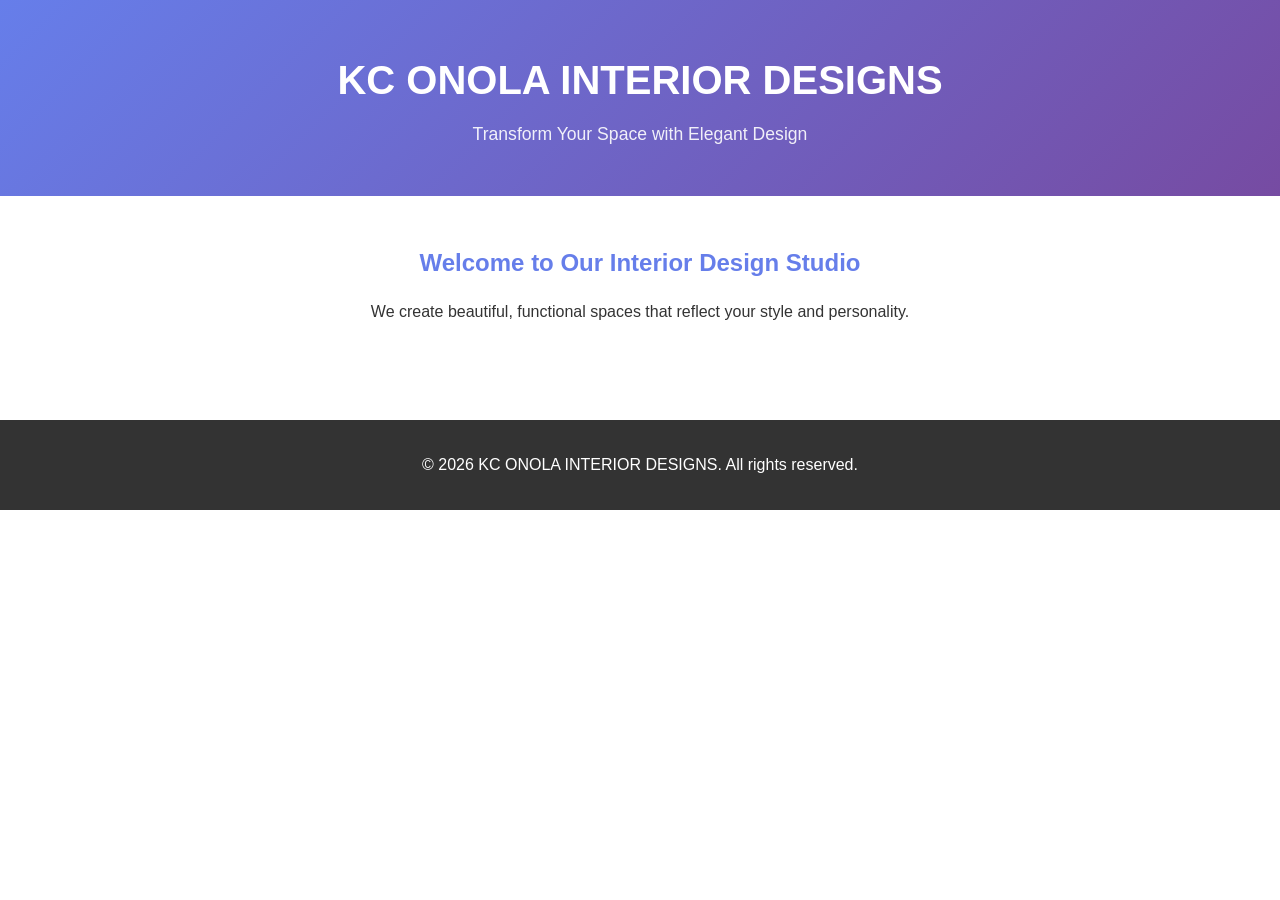
==== index.html @ 0406597f "Add index.html for GitHub Pages hosting" ====
<!DOCTYPE html>
<html lang="en">
<head>
    <meta charset="UTF-8">
    <meta name="viewport" content="width=device-width, initial-scale=1.0">
    <title>KC ONOLA INTERIOR DESIGNS</title>
    <style>
        * {
            margin: 0;
            padding: 0;
            box-sizing: border-box;
        }
        
        body {
            font-family: 'Segoe UI', Tahoma, Geneva, Verdana, sans-serif;
            line-height: 1.6;
            color: #333;
        }
        
        header {
            background: linear-gradient(135deg, #667eea 0%, #764ba2 100%);
            color: white;
            padding: 3rem 0;
            text-align: center;
        }
        
        header h1 {
            font-size: 2.5rem;
            margin-bottom: 0.5rem;
        }
        
        header p {
            font-size: 1.1rem;
            opacity: 0.9;
        }
        
        .container {
            max-width: 1200px;
            margin: 0 auto;
            padding: 0 20px;
        }
        
        .content {
            padding: 3rem 0;
            text-align: center;
        }
        
        .content h2 {
            color: #667eea;
            margin-bottom: 1rem;
        }
        
        footer {
            background: #333;
            color: white;
            text-align: center;
            padding: 2rem 0;
            margin-top: 3rem;
        }
    </style>
</head>
<body>
    <header>
        <div class="container">
            <h1>KC ONOLA INTERIOR DESIGNS</h1>
            <p>Transform Your Space with Elegant Design</p>
        </div>
    </header>
    
    <div class="container">
        <div class="content">
            <h2>Welcome to Our Interior Design Studio</h2>
            <p>We create beautiful, functional spaces that reflect your style and personality.</p>
        </div>
    </div>
    
    <footer>
        <div class="container">
            <p>&copy; 2026 KC ONOLA INTERIOR DESIGNS. All rights reserved.</p>
        </div>
    </footer>
</body>
</html>
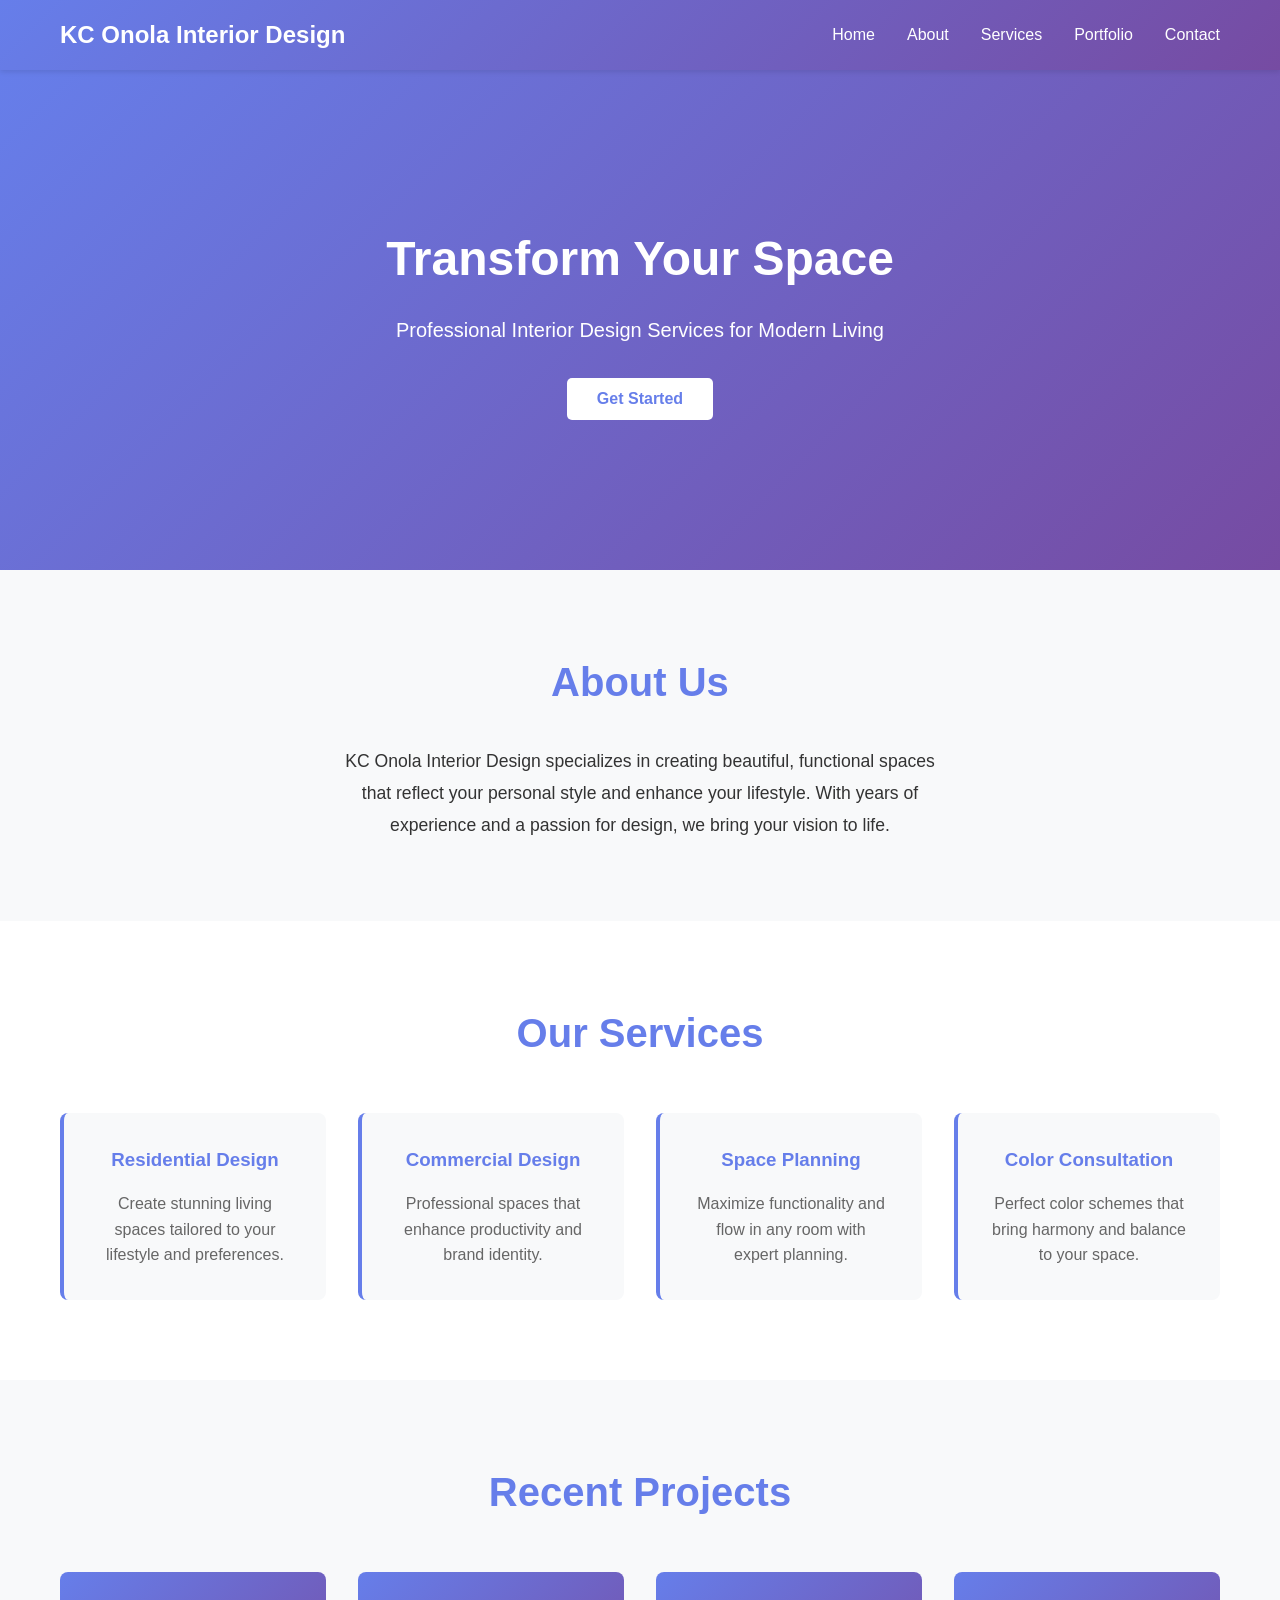
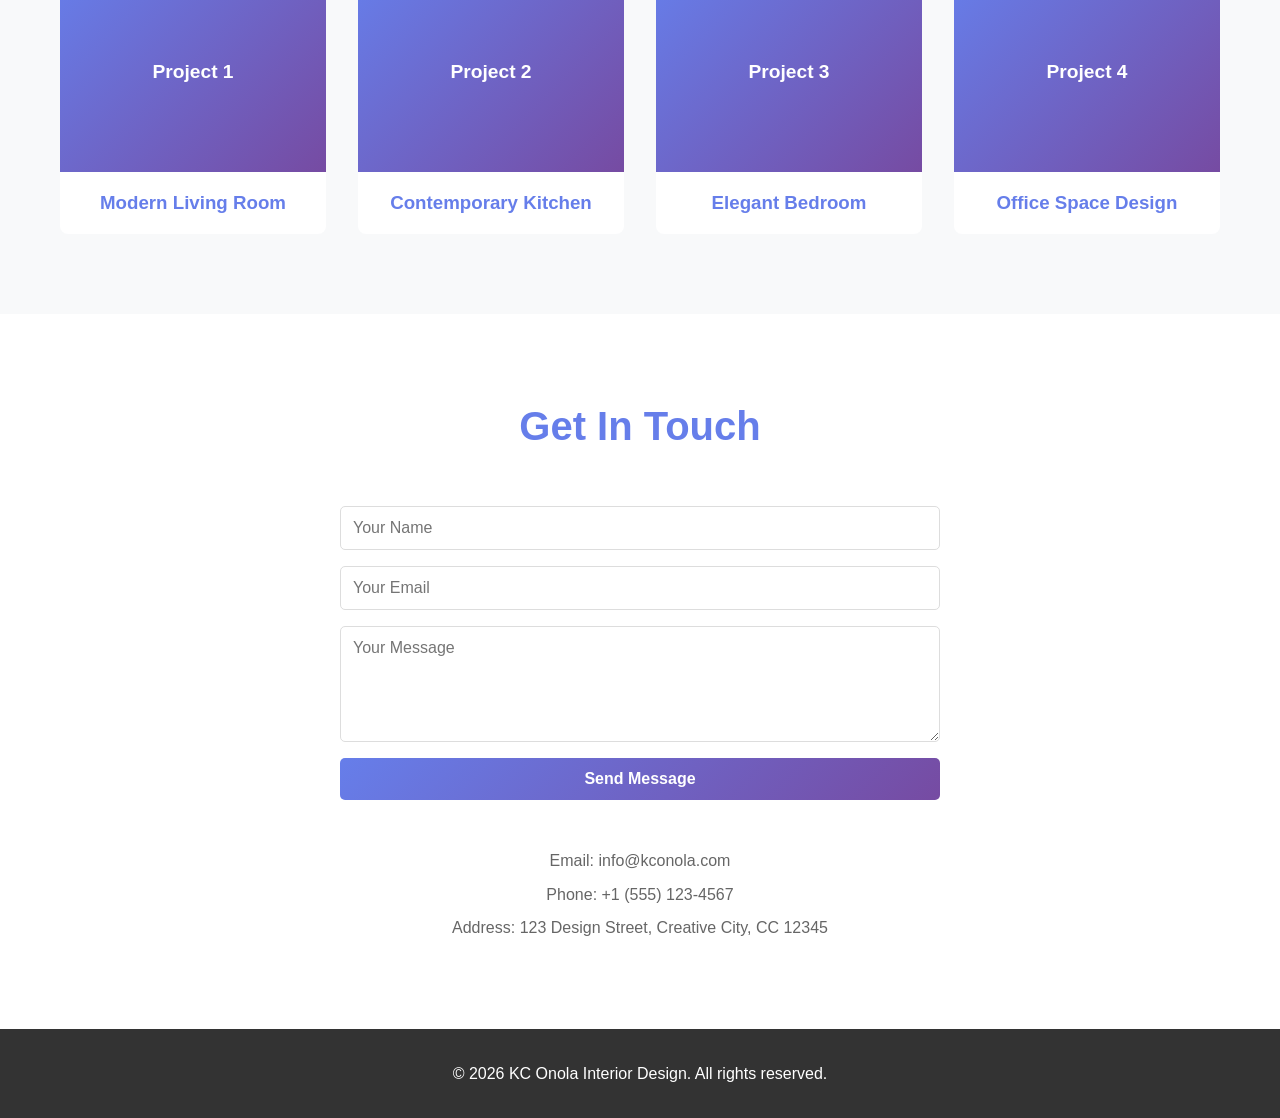
==== commit 40022d83: "Initial website setup with HTML, CSS, and JavaScript" ====
--- a/index.html
+++ b/index.html
@@ -3,81 +3,121 @@
 <head>
     <meta charset="UTF-8">
     <meta name="viewport" content="width=device-width, initial-scale=1.0">
-    <title>KC ONOLA INTERIOR DESIGNS</title>
-    <style>
-        * {
-            margin: 0;
-            padding: 0;
-            box-sizing: border-box;
-        }
-        
-        body {
-            font-family: 'Segoe UI', Tahoma, Geneva, Verdana, sans-serif;
-            line-height: 1.6;
-            color: #333;
-        }
-        
-        header {
-            background: linear-gradient(135deg, #667eea 0%, #764ba2 100%);
-            color: white;
-            padding: 3rem 0;
-            text-align: center;
-        }
-        
-        header h1 {
-            font-size: 2.5rem;
-            margin-bottom: 0.5rem;
-        }
-        
-        header p {
-            font-size: 1.1rem;
-            opacity: 0.9;
-        }
-        
-        .container {
-            max-width: 1200px;
-            margin: 0 auto;
-            padding: 0 20px;
-        }
-        
-        .content {
-            padding: 3rem 0;
-            text-align: center;
-        }
-        
-        .content h2 {
-            color: #667eea;
-            margin-bottom: 1rem;
-        }
-        
-        footer {
-            background: #333;
-            color: white;
-            text-align: center;
-            padding: 2rem 0;
-            margin-top: 3rem;
-        }
-    </style>
+    <title>KC Onola Interior Design - Professional Design Services</title>
+    <link rel="stylesheet" href="style.css">
 </head>
 <body>
-    <header>
+    <!-- Navigation -->
+    <nav class="navbar">
         <div class="container">
-            <h1>KC ONOLA INTERIOR DESIGNS</h1>
-            <p>Transform Your Space with Elegant Design</p>
+            <div class="nav-brand">KC Onola Interior Design</div>
+            <ul class="nav-menu">
+                <li><a href="#home">Home</a></li>
+                <li><a href="#about">About</a></li>
+                <li><a href="#services">Services</a></li>
+                <li><a href="#portfolio">Portfolio</a></li>
+                <li><a href="#contact">Contact</a></li>
+            </ul>
+            <div class="hamburger">
+                <span></span>
+                <span></span>
+                <span></span>
+            </div>
         </div>
-    </header>
-    
-    <div class="container">
-        <div class="content">
-            <h2>Welcome to Our Interior Design Studio</h2>
-            <p>We create beautiful, functional spaces that reflect your style and personality.</p>
+    </nav>
+
+    <!-- Hero Section -->
+    <section id="home" class="hero">
+        <div class="hero-content">
+            <h1>Transform Your Space</h1>
+            <p>Professional Interior Design Services for Modern Living</p>
+            <button class="cta-btn">Get Started</button>
         </div>
-    </div>
-    
-    <footer>
+    </section>
+
+    <!-- About Section -->
+    <section id="about" class="about">
         <div class="container">
-            <p>&copy; 2026 KC ONOLA INTERIOR DESIGNS. All rights reserved.</p>
+            <h2>About Us</h2>
+            <p>KC Onola Interior Design specializes in creating beautiful, functional spaces that reflect your personal style and enhance your lifestyle. With years of experience and a passion for design, we bring your vision to life.</p>
+        </div>
+    </section>
+
+    <!-- Services Section -->
+    <section id="services" class="services">
+        <div class="container">
+            <h2>Our Services</h2>
+            <div class="services-grid">
+                <div class="service-card">
+                    <h3>Residential Design</h3>
+                    <p>Create stunning living spaces tailored to your lifestyle and preferences.</p>
+                </div>
+                <div class="service-card">
+                    <h3>Commercial Design</h3>
+                    <p>Professional spaces that enhance productivity and brand identity.</p>
+                </div>
+                <div class="service-card">
+                    <h3>Space Planning</h3>
+                    <p>Maximize functionality and flow in any room with expert planning.</p>
+                </div>
+                <div class="service-card">
+                    <h3>Color Consultation</h3>
+                    <p>Perfect color schemes that bring harmony and balance to your space.</p>
+                </div>
+            </div>
+        </div>
+    </section>
+
+    <!-- Portfolio Section -->
+    <section id="portfolio" class="portfolio">
+        <div class="container">
+            <h2>Recent Projects</h2>
+            <div class="portfolio-grid">
+                <div class="portfolio-item">
+                    <div class="portfolio-placeholder">Project 1</div>
+                    <h3>Modern Living Room</h3>
+                </div>
+                <div class="portfolio-item">
+                    <div class="portfolio-placeholder">Project 2</div>
+                    <h3>Contemporary Kitchen</h3>
+                </div>
+                <div class="portfolio-item">
+                    <div class="portfolio-placeholder">Project 3</div>
+                    <h3>Elegant Bedroom</h3>
+                </div>
+                <div class="portfolio-item">
+                    <div class="portfolio-placeholder">Project 4</div>
+                    <h3>Office Space Design</h3>
+                </div>
+            </div>
+        </div>
+    </section>
+
+    <!-- Contact Section -->
+    <section id="contact" class="contact">
+        <div class="container">
+            <h2>Get In Touch</h2>
+            <form class="contact-form">
+                <input type="text" placeholder="Your Name" required>
+                <input type="email" placeholder="Your Email" required>
+                <textarea placeholder="Your Message" rows="5" required></textarea>
+                <button type="submit" class="submit-btn">Send Message</button>
+            </form>
+            <div class="contact-info">
+                <p>Email: info@kconola.com</p>
+                <p>Phone: +1 (555) 123-4567</p>
+                <p>Address: 123 Design Street, Creative City, CC 12345</p>
+            </div>
+        </div>
+    </section>
+
+    <!-- Footer -->
+    <footer class="footer">
+        <div class="container">
+            <p>&copy; 2026 KC Onola Interior Design. All rights reserved.</p>
         </div>
     </footer>
+
+    <script src="script.js"></script>
 </body>
 </html>
--- a/style.css
+++ b/style.css
@@ -0,0 +1,361 @@
+/* Global Styles */
+* {
+    margin: 0;
+    padding: 0;
+    box-sizing: border-box;
+}
+
+body {
+    font-family: 'Segoe UI', Tahoma, Geneva, Verdana, sans-serif;
+    line-height: 1.6;
+    color: #333;
+}
+
+.container {
+    max-width: 1200px;
+    margin: 0 auto;
+    padding: 0 20px;
+}
+
+/* Navigation */
+.navbar {
+    background: linear-gradient(135deg, #667eea 0%, #764ba2 100%);
+    color: white;
+    padding: 1rem 0;
+    position: sticky;
+    top: 0;
+    z-index: 100;
+    box-shadow: 0 2px 5px rgba(0, 0, 0, 0.1);
+}
+
+.navbar .container {
+    display: flex;
+    justify-content: space-between;
+    align-items: center;
+}
+
+.nav-brand {
+    font-size: 1.5rem;
+    font-weight: bold;
+}
+
+.nav-menu {
+    display: flex;
+    list-style: none;
+    gap: 2rem;
+}
+
+.nav-menu a {
+    color: white;
+    text-decoration: none;
+    transition: opacity 0.3s;
+}
+
+.nav-menu a:hover {
+    opacity: 0.8;
+}
+
+.hamburger {
+    display: none;
+    flex-direction: column;
+    cursor: pointer;
+}
+
+.hamburger span {
+    width: 25px;
+    height: 3px;
+    background: white;
+    margin: 5px 0;
+    transition: 0.3s;
+}
+
+/* Hero Section */
+.hero {
+    background: linear-gradient(135deg, #667eea 0%, #764ba2 100%);
+    color: white;
+    padding: 100px 20px;
+    text-align: center;
+    min-height: 500px;
+    display: flex;
+    align-items: center;
+    justify-content: center;
+}
+
+.hero-content h1 {
+    font-size: 3rem;
+    margin-bottom: 1rem;
+    animation: slideInDown 0.8s ease-out;
+}
+
+.hero-content p {
+    font-size: 1.25rem;
+    margin-bottom: 2rem;
+    animation: slideInUp 0.8s ease-out;
+}
+
+.cta-btn {
+    background: white;
+    color: #667eea;
+    padding: 12px 30px;
+    border: none;
+    border-radius: 5px;
+    font-size: 1rem;
+    font-weight: bold;
+    cursor: pointer;
+    transition: transform 0.3s, box-shadow 0.3s;
+}
+
+.cta-btn:hover {
+    transform: translateY(-3px);
+    box-shadow: 0 10px 20px rgba(0, 0, 0, 0.2);
+}
+
+/* About Section */
+.about {
+    padding: 80px 20px;
+    background: #f8f9fa;
+    text-align: center;
+}
+
+.about h2 {
+    font-size: 2.5rem;
+    margin-bottom: 2rem;
+    color: #667eea;
+}
+
+.about p {
+    font-size: 1.1rem;
+    max-width: 600px;
+    margin: 0 auto;
+    line-height: 1.8;
+}
+
+/* Services Section */
+.services {
+    padding: 80px 20px;
+    background: white;
+}
+
+.services h2 {
+    font-size: 2.5rem;
+    text-align: center;
+    margin-bottom: 3rem;
+    color: #667eea;
+}
+
+.services-grid {
+    display: grid;
+    grid-template-columns: repeat(auto-fit, minmax(250px, 1fr));
+    gap: 2rem;
+}
+
+.service-card {
+    background: #f8f9fa;
+    padding: 2rem;
+    border-radius: 8px;
+    text-align: center;
+    transition: transform 0.3s, box-shadow 0.3s;
+    border-left: 4px solid #667eea;
+}
+
+.service-card:hover {
+    transform: translateY(-10px);
+    box-shadow: 0 10px 25px rgba(102, 126, 234, 0.1);
+}
+
+.service-card h3 {
+    color: #667eea;
+    margin-bottom: 1rem;
+}
+
+.service-card p {
+    color: #666;
+    line-height: 1.6;
+}
+
+/* Portfolio Section */
+.portfolio {
+    padding: 80px 20px;
+    background: #f8f9fa;
+}
+
+.portfolio h2 {
+    font-size: 2.5rem;
+    text-align: center;
+    margin-bottom: 3rem;
+    color: #667eea;
+}
+
+.portfolio-grid {
+    display: grid;
+    grid-template-columns: repeat(auto-fit, minmax(250px, 1fr));
+    gap: 2rem;
+}
+
+.portfolio-item {
+    background: white;
+    border-radius: 8px;
+    overflow: hidden;
+    transition: transform 0.3s, box-shadow 0.3s;
+    cursor: pointer;
+}
+
+.portfolio-item:hover {
+    transform: scale(1.05);
+    box-shadow: 0 10px 30px rgba(0, 0, 0, 0.2);
+}
+
+.portfolio-placeholder {
+    width: 100%;
+    height: 200px;
+    background: linear-gradient(135deg, #667eea 0%, #764ba2 100%);
+    display: flex;
+    align-items: center;
+    justify-content: center;
+    color: white;
+    font-size: 1.2rem;
+    font-weight: bold;
+}
+
+.portfolio-item h3 {
+    padding: 1rem;
+    text-align: center;
+    color: #667eea;
+}
+
+/* Contact Section */
+.contact {
+    padding: 80px 20px;
+    background: white;
+}
+
+.contact h2 {
+    font-size: 2.5rem;
+    text-align: center;
+    margin-bottom: 3rem;
+    color: #667eea;
+}
+
+.contact-form {
+    max-width: 600px;
+    margin: 0 auto 3rem;
+    display: flex;
+    flex-direction: column;
+    gap: 1rem;
+}
+
+.contact-form input,
+.contact-form textarea {
+    padding: 12px;
+    border: 1px solid #ddd;
+    border-radius: 5px;
+    font-family: inherit;
+    font-size: 1rem;
+    transition: border-color 0.3s;
+}
+
+.contact-form input:focus,
+.contact-form textarea:focus {
+    outline: none;
+    border-color: #667eea;
+    box-shadow: 0 0 5px rgba(102, 126, 234, 0.3);
+}
+
+.submit-btn {
+    background: linear-gradient(135deg, #667eea 0%, #764ba2 100%);
+    color: white;
+    padding: 12px 30px;
+    border: none;
+    border-radius: 5px;
+    font-size: 1rem;
+    font-weight: bold;
+    cursor: pointer;
+    transition: transform 0.3s, box-shadow 0.3s;
+}
+
+.submit-btn:hover {
+    transform: translateY(-3px);
+    box-shadow: 0 10px 20px rgba(102, 126, 234, 0.3);
+}
+
+.contact-info {
+    text-align: center;
+    color: #666;
+}
+
+.contact-info p {
+    margin: 0.5rem 0;
+}
+
+/* Footer */
+.footer {
+    background: #333;
+    color: white;
+    text-align: center;
+    padding: 2rem;
+}
+
+/* Animations */
+@keyframes slideInDown {
+    from {
+        opacity: 0;
+        transform: translateY(-30px);
+    }
+    to {
+        opacity: 1;
+        transform: translateY(0);
+    }
+}
+
+@keyframes slideInUp {
+    from {
+        opacity: 0;
+        transform: translateY(30px);
+    }
+    to {
+        opacity: 1;
+        transform: translateY(0);
+    }
+}
+
+/* Responsive Design */
+@media (max-width: 768px) {
+    .nav-menu {
+        display: none;
+        position: absolute;
+        top: 70px;
+        left: 0;
+        width: 100%;
+        background: linear-gradient(135deg, #667eea 0%, #764ba2 100%);
+        flex-direction: column;
+        gap: 0;
+    }
+
+    .nav-menu.active {
+        display: flex;
+    }
+
+    .nav-menu li {
+        padding: 1rem;
+        border-bottom: 1px solid rgba(255, 255, 255, 0.1);
+    }
+
+    .hamburger {
+        display: flex;
+    }
+
+    .hero-content h1 {
+        font-size: 2rem;
+    }
+
+    .hero-content p {
+        font-size: 1rem;
+    }
+
+    .about h2,
+    .services h2,
+    .portfolio h2,
+    .contact h2 {
+        font-size: 2rem;
+    }
+}
